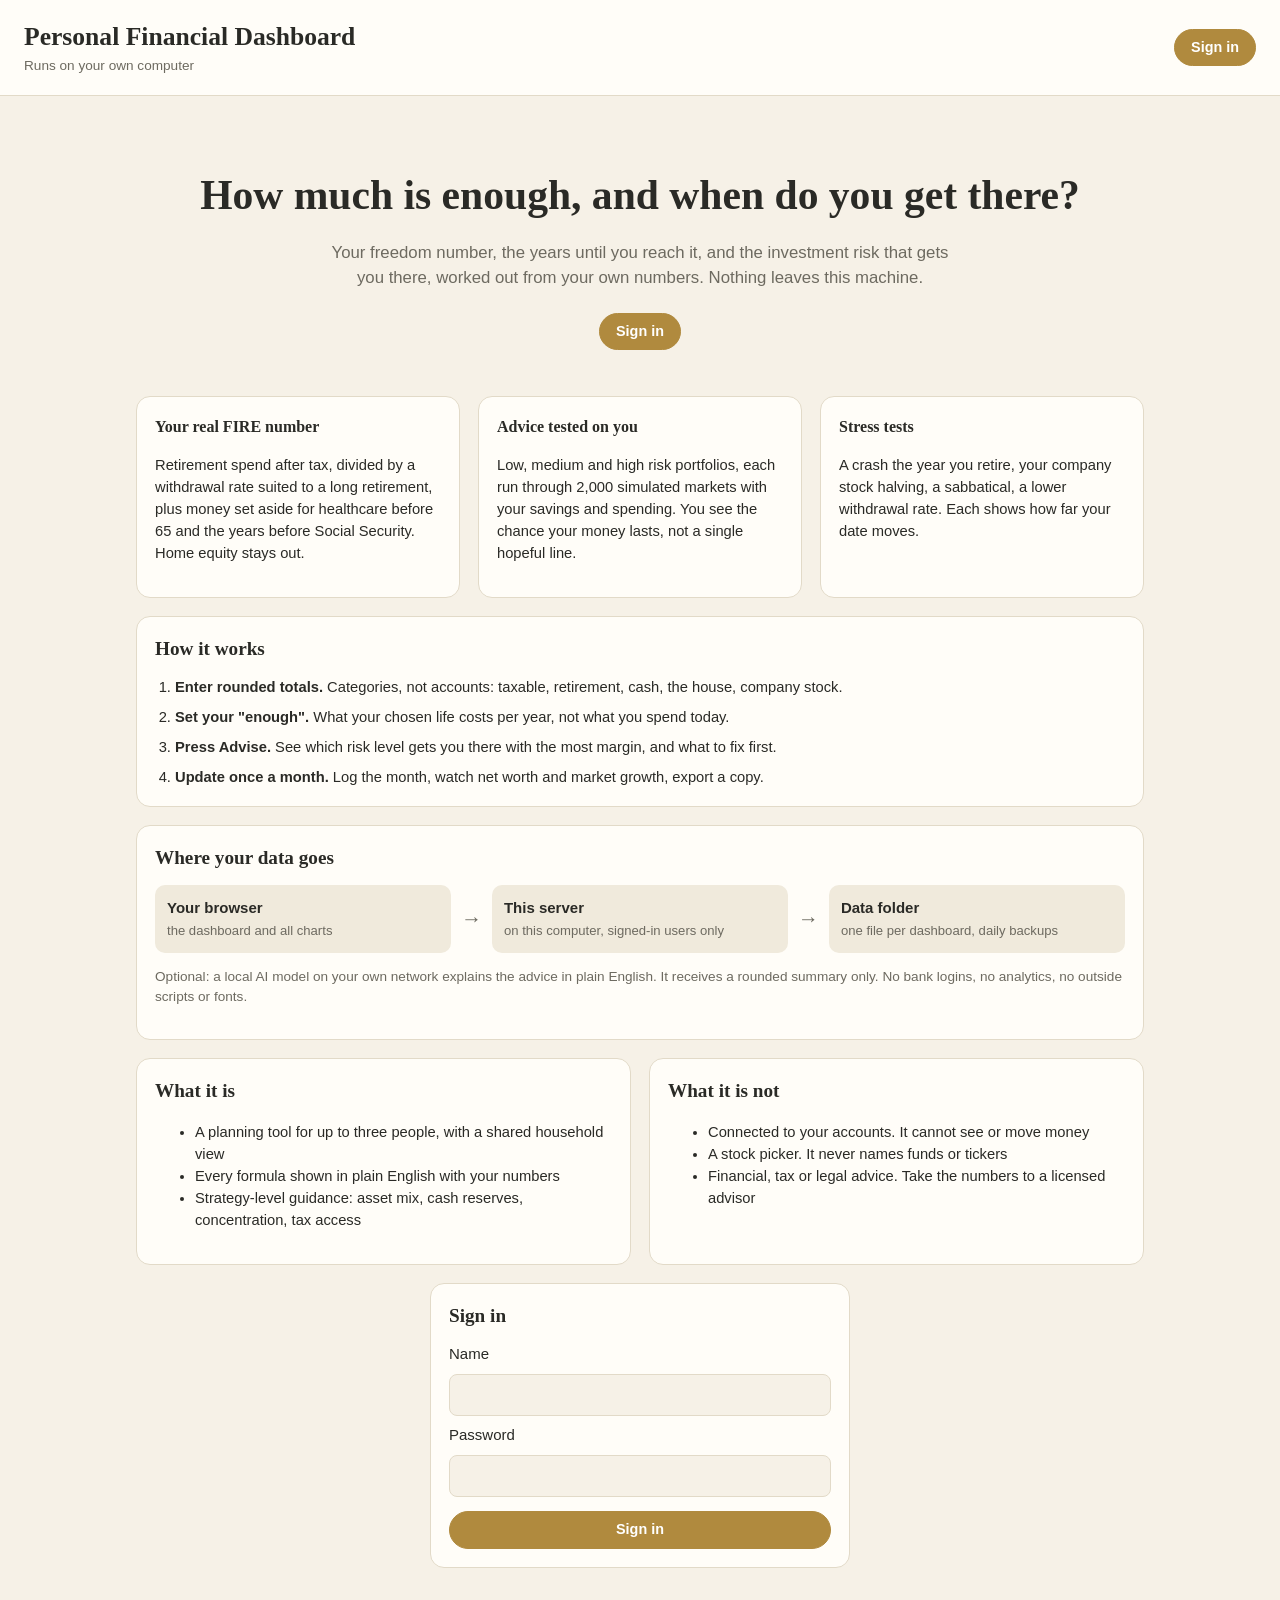
==== static/landing.html @ ba006c1c "Landing page, sign-in for up to 3 people, household dashboard - Landing page with sign-in; /app and " ====
<!doctype html>
<html lang="en">
<head>
  <meta charset="utf-8">
  <meta name="viewport" content="width=device-width, initial-scale=1">
  <title>Personal Financial Dashboard</title>
  <link rel="stylesheet" href="/static/styles.css">
  <script type="module" src="/static/landing.js"></script>
</head>
<body class="landing">
  <header class="top">
    <div>
      <h1>Personal Financial Dashboard</h1>
      <div class="muted small">Runs on your own computer</div>
    </div>
    <div class="actions"><a class="btn primary" href="#signin">Sign in</a></div>
  </header>

  <main>
    <section class="hero">
      <h2>How much is enough, and when do you get there?</h2>
      <p>Your freedom number, the years until you reach it, and the investment risk that gets you there,
        worked out from your own numbers. Nothing leaves this machine.</p>
      <a class="btn primary" href="#signin">Sign in</a>
    </section>

    <section class="grid-3 features">
      <div class="card">
        <h3>Your real FIRE number</h3>
        <p>Retirement spend after tax, divided by a withdrawal rate suited to a long retirement, plus money set aside
          for healthcare before 65 and the years before Social Security. Home equity stays out.</p>
      </div>
      <div class="card">
        <h3>Advice tested on you</h3>
        <p>Low, medium and high risk portfolios, each run through 2,000 simulated markets with your savings and spending.
          You see the chance your money lasts, not a single hopeful line.</p>
      </div>
      <div class="card">
        <h3>Stress tests</h3>
        <p>A crash the year you retire, your company stock halving, a sabbatical, a lower withdrawal rate.
          Each shows how far your date moves.</p>
      </div>
    </section>

    <section class="card">
      <h2>How it works</h2>
      <ol class="steps">
        <li><b>Enter rounded totals.</b> Categories, not accounts: taxable, retirement, cash, the house, company stock.</li>
        <li><b>Set your "enough".</b> What your chosen life costs per year, not what you spend today.</li>
        <li><b>Press Advise.</b> See which risk level gets you there with the most margin, and what to fix first.</li>
        <li><b>Update once a month.</b> Log the month, watch net worth and market growth, export a copy.</li>
      </ol>
    </section>

    <section class="card">
      <h2>Where your data goes</h2>
      <div class="flow">
        <div class="node"><b>Your browser</b><span>the dashboard and all charts</span></div>
        <div class="arrow">→</div>
        <div class="node"><b>This server</b><span>on this computer, signed-in users only</span></div>
        <div class="arrow">→</div>
        <div class="node"><b>Data folder</b><span>one file per dashboard, daily backups</span></div>
      </div>
      <p class="muted small">Optional: a local AI model on your own network explains the advice in plain English.
        It receives a rounded summary only. No bank logins, no analytics, no outside scripts or fonts.</p>
    </section>

    <section class="grid-2">
      <div class="card">
        <h2>What it is</h2>
        <ul>
          <li>A planning tool for up to three people, with a shared household view</li>
          <li>Every formula shown in plain English with your numbers</li>
          <li>Strategy-level guidance: asset mix, cash reserves, concentration, tax access</li>
        </ul>
      </div>
      <div class="card">
        <h2>What it is not</h2>
        <ul>
          <li>Connected to your accounts. It cannot see or move money</li>
          <li>A stock picker. It never names funds or tickers</li>
          <li>Financial, tax or legal advice. Take the numbers to a licensed advisor</li>
        </ul>
      </div>
    </section>

    <section class="card signin" id="signin">
      <h2>Sign in</h2>
      <form id="login-form" autocomplete="on">
        <label for="name">Name</label>
        <input id="name" name="username" autocomplete="username" autocapitalize="none" required>
        <label for="password">Password</label>
        <input id="password" name="password" type="password" autocomplete="current-password" required>
        <button type="submit" class="primary">Sign in</button>
        <p id="login-error" class="error" role="alert" hidden></p>
      </form>
      <div id="setup" hidden>
        <p><b>No one can sign in yet.</b> Whoever looks after this computer adds people (up to three) from a terminal:</p>
        <pre>./run.sh adduser yourname</pre>
        <p class="muted small">Then restart the dashboard. Passwords are stored as one-way hashes in the .env file.</p>
      </div>
    </section>
  </main>
</body>
</html>
---- static/styles.css ----
:root {
  --bg: #f6f1e7;
  --surface: #fffdf8;
  --surface-2: #f0eadc;
  --ink: #2a2a26;
  --muted: #6d6a60;
  --line: #e2dac8;
  --sage: #5f8467;
  --sage-soft: #dfe9df;
  --gold: #b08a3e;
  --gold-soft: #f2e6c9;
  --slate: #4c6a88;
  --amber: #a8701c;
  --red: #a2392c;
  --tier-low: var(--sage);
  --tier-medium: var(--gold);
  --tier-high: var(--slate);
  --serif: "Iowan Old Style", "Palatino Linotype", Palatino, Georgia, serif;
  --sans: -apple-system, BlinkMacSystemFont, "Segoe UI", Roboto, sans-serif;
  --radius: 14px;
  color-scheme: light;
}

@media (prefers-color-scheme: dark) {
  :root:not([data-theme="light"]) {
    --bg: #1c1d1a; --surface: #252722; --surface-2: #2e302a; --ink: #ece7da; --muted: #a9a493;
    --line: #3a3c35; --sage: #8fb595; --sage-soft: #2f3c31; --gold: #d3b06a; --gold-soft: #3d3524;
    --slate: #8eaccb; --amber: #e0a84a; --red: #e07a6a; color-scheme: dark;
  }
}
:root[data-theme="dark"] {
  --bg: #1c1d1a; --surface: #252722; --surface-2: #2e302a; --ink: #ece7da; --muted: #a9a493;
  --line: #3a3c35; --sage: #8fb595; --sage-soft: #2f3c31; --gold: #d3b06a; --gold-soft: #3d3524;
  --slate: #8eaccb; --amber: #e0a84a; --red: #e07a6a; color-scheme: dark;
}

* { box-sizing: border-box; }
body {
  margin: 0; background: var(--bg); color: var(--ink);
  font: 15px/1.5 var(--sans);
}
h1, h2, h3 { font-family: var(--serif); font-weight: 600; margin: 0; }
h1 { font-size: 1.6rem; }
h2 { font-size: 1.2rem; margin-bottom: 12px; }
h3 { font-size: 1rem; }
.muted { color: var(--muted); }
.small { font-size: 0.85rem; }
.num { font-variant-numeric: tabular-nums; }

header.top {
  display: flex; flex-wrap: wrap; gap: 12px; align-items: center; justify-content: space-between;
  padding: 18px 24px; border-bottom: 1px solid var(--line); background: var(--surface);
  position: sticky; top: 0; z-index: 5;
}
header.top .actions { display: flex; flex-wrap: wrap; gap: 8px; align-items: center; }
#save-status { font-size: 0.85rem; color: var(--muted); min-width: 9em; text-align: right; }
.tabs { display: flex; gap: 4px; flex-wrap: wrap; }
.tabs button { border-radius: 999px; padding: 6px 14px; }
.tabs button.on { background: var(--sage); border-color: var(--sage); color: #fff; font-weight: 600; }
#household-note { background: var(--sage-soft); border-color: var(--sage); display: grid; gap: 4px; }
#household-note[hidden] { display: none; }
#save-status.error { color: var(--red); }

main { max-width: 1240px; margin: 0 auto; padding: 20px 16px 60px; display: grid; grid-template-columns: minmax(0, 1fr); gap: 18px; }
main > *, .grid-2 > *, .grid-3 > *, .kpis > * { min-width: 0; }

.banner {
  background: var(--gold-soft); border: 1px solid var(--gold); border-radius: var(--radius);
  padding: 10px 16px; font-size: 0.9rem;
}

button, .btn {
  font: inherit; font-size: 0.9rem; border-radius: 999px; padding: 7px 16px; cursor: pointer;
  border: 1px solid var(--line); background: var(--surface); color: var(--ink);
}
button:hover { border-color: var(--muted); }
button.primary { background: var(--gold); border-color: var(--gold); color: #fff; font-weight: 600; }
button.primary:hover { filter: brightness(1.05); }
button.link { border: none; background: none; padding: 2px 6px; color: var(--muted); }
button:disabled { opacity: 0.5; cursor: default; }

.card {
  background: var(--surface); border: 1px solid var(--line); border-radius: var(--radius); padding: 18px;
}

.kpis { display: grid; grid-template-columns: repeat(5, minmax(0, 1fr)); gap: 14px; }
.kpi .label { font-size: 0.8rem; color: var(--muted); text-transform: uppercase; letter-spacing: 0.04em; }
.kpi .value { font-family: var(--serif); font-size: 1.7rem; margin: 4px 0 2px; }
.kpi .sub { font-size: 0.85rem; color: var(--muted); }
.kpi.progress { display: flex; gap: 12px; align-items: center; }
.up { color: var(--sage); }
.down { color: var(--red); }

.grid-2 { display: grid; grid-template-columns: repeat(2, minmax(0, 1fr)); gap: 18px; }
.grid-3 { display: grid; grid-template-columns: repeat(3, minmax(0, 1fr)); gap: 18px; }

/* Milestone bar */
.ladder { position: relative; height: 16px; background: var(--surface-2); border-radius: 999px; margin: 46px 0 46px; }
.ladder .fill { position: absolute; inset: 0 auto 0 0; background: linear-gradient(90deg, var(--sage), var(--gold)); border-radius: 999px; }
.ladder .tick { position: absolute; top: -6px; bottom: -6px; width: 2px; background: var(--line); }
.ladder .tick span { position: absolute; top: 26px; left: 50%; transform: translateX(-50%); font-size: 0.75rem; color: var(--muted); white-space: nowrap; }
.ladder .tick.named { background: var(--ink); }
.ladder .tick.named span { top: -24px; color: var(--ink); font-weight: 600; }
.ladder .you { position: absolute; top: -10px; width: 4px; height: 36px; background: var(--red); border-radius: 2px; }
.ladder .tick.end span, .ladder .you.end span { left: auto; right: 0; transform: none; }
.ladder .tick.start span, .ladder .you.start span { left: 0; transform: none; }
.ladder .you span { position: absolute; top: 40px; left: 50%; transform: translateX(-50%); font-size: 0.78rem; font-weight: 700; color: var(--red); white-space: nowrap; }

/* Forms */
fieldset { border: none; padding: 0; margin: 0; display: grid; gap: 10px; }
legend { font-family: var(--serif); font-weight: 600; margin-bottom: 8px; padding: 0; }
.field { display: grid; grid-template-columns: 1fr 140px; gap: 10px; align-items: center; font-size: 0.9rem; }
.field input[type="number"], .field input[type="text"], .field input[type="month"] {
  width: 100%; font: inherit; padding: 6px 8px; border-radius: 8px; border: 1px solid var(--line);
  background: var(--bg); color: var(--ink); text-align: right;
}
.field input[type="text"] { text-align: left; }
.field.check { grid-template-columns: 1fr auto; }
.field .hint { display: block; font-size: 0.75rem; color: var(--muted); }
input:focus-visible, button:focus-visible { outline: 2px solid var(--gold); outline-offset: 1px; }

.toggle { display: inline-flex; border: 1px solid var(--line); border-radius: 999px; overflow: hidden; }
.toggle button { border: none; border-radius: 0; padding: 4px 12px; }
.toggle button.on { background: var(--sage); color: #fff; }

/* Tables */
.table-wrap { overflow-x: auto; }
table { width: 100%; border-collapse: collapse; font-size: 0.88rem; }
th, td { padding: 7px 8px; border-bottom: 1px solid var(--line); text-align: right; white-space: nowrap; }
th:first-child, td:first-child { text-align: left; }
th { font-weight: 600; color: var(--muted); font-size: 0.78rem; text-transform: uppercase; letter-spacing: 0.03em; }
td.note { white-space: normal; text-align: left; color: var(--muted); }

/* Metrics list */
.metrics { display: grid; gap: 8px; }
.metric { display: flex; justify-content: space-between; gap: 12px; border-bottom: 1px dashed var(--line); padding-bottom: 6px; }
.metric b { font-variant-numeric: tabular-nums; }

/* Sliders */
.slider { display: grid; gap: 4px; }
.slider label { display: flex; justify-content: space-between; font-size: 0.9rem; }
.slider input { width: 100%; accent-color: var(--sage); }
.compare { display: grid; grid-template-columns: repeat(3, 1fr); gap: 10px; margin-top: 14px; text-align: center; }
.compare div { background: var(--surface-2); border-radius: 10px; padding: 10px; }
.compare b { display: block; font-family: var(--serif); font-size: 1.3rem; }

/* Charts */
svg text { fill: var(--muted); font: 11px var(--sans); }
svg .axis { stroke: var(--line); }
.legend { display: flex; flex-wrap: wrap; gap: 14px; font-size: 0.82rem; margin-top: 8px; }
.legend i { display: inline-block; width: 12px; height: 3px; vertical-align: middle; margin-right: 6px; border-radius: 2px; }
.legend i.box { height: 12px; width: 12px; border-radius: 3px; }

.donut-row { display: grid; grid-template-columns: 200px 1fr; gap: 16px; align-items: center; }
.alloc-row { display: grid; grid-template-columns: 14px 1fr 70px 50px; gap: 8px; align-items: center; font-size: 0.88rem; }
.alloc-row input { width: 100%; font: inherit; padding: 3px 6px; border-radius: 6px; border: 1px solid var(--line); background: var(--bg); color: var(--ink); text-align: right; }
.alloc-row .tgt { color: var(--muted); text-align: right; }

/* Advice panel */
.overlay { position: fixed; inset: 0; background: rgba(20, 20, 18, 0.45); z-index: 20; display: none; }
.overlay.open { display: block; }
.drawer {
  position: fixed; top: 0; right: 0; bottom: 0; width: min(920px, 100%); background: var(--bg);
  z-index: 21; overflow-y: auto; transform: translateX(100%); transition: transform 0.25s ease;
  border-left: 1px solid var(--line);
}
.drawer.open { transform: none; }
.drawer header { display: flex; justify-content: space-between; align-items: center; padding: 18px 22px; border-bottom: 1px solid var(--line); background: var(--surface); position: sticky; top: 0; }
.drawer .body { padding: 18px 22px 40px; display: grid; gap: 18px; }
.tier { border-top: 5px solid var(--line); position: relative; }
.tier.low { border-top-color: var(--tier-low); }
.tier.medium { border-top-color: var(--tier-medium); }
.tier.high { border-top-color: var(--tier-high); }
.tier .badges { display: flex; gap: 6px; flex-wrap: wrap; margin: 6px 0 10px; }
.badge { font-size: 0.72rem; padding: 2px 8px; border-radius: 999px; background: var(--surface-2); color: var(--muted); }
.badge.rec { background: var(--sage); color: #fff; }
.badge.cur { background: var(--gold-soft); color: var(--ink); }
.tier .stats { display: grid; grid-template-columns: 1fr 1fr; gap: 6px 10px; font-size: 0.85rem; margin: 10px 0; }
.tier .stats b { display: block; font-family: var(--serif); font-size: 1.1rem; }
.tier ul { padding-left: 18px; margin: 8px 0; font-size: 0.86rem; }
.tier li { margin-bottom: 5px; }
.mixbar { display: flex; height: 10px; border-radius: 999px; overflow: hidden; margin: 8px 0; }

.flags { display: grid; gap: 10px; }
.flag { border-left: 4px solid var(--line); background: var(--surface); border-radius: 8px; padding: 10px 14px; font-size: 0.88rem; }
.flag b { display: block; margin-bottom: 2px; }
.flag.high { border-left-color: var(--red); }
.flag.warn { border-left-color: var(--amber); }
.flag.info { border-left-color: var(--slate); }
.flag.ok { border-left-color: var(--sage); }
.llm-out { white-space: pre-wrap; font-size: 0.92rem; background: var(--surface); border: 1px solid var(--line); border-radius: 10px; padding: 14px; }
.llm-out.error { color: var(--red); }

.assumptions p { margin: 0 0 10px; font-size: 0.9rem; }
.assumptions code { background: var(--surface-2); padding: 1px 5px; border-radius: 4px; font-size: 0.85em; }
.disclaimer { font-size: 0.82rem; color: var(--muted); border-top: 1px solid var(--line); padding-top: 10px; }

@media (max-width: 1000px) {
  .kpis { grid-template-columns: repeat(2, minmax(0, 1fr)); }
  .grid-3 { grid-template-columns: 1fr; }
}
@media (max-width: 720px) {
  header.top { padding: 12px 16px; position: static; }
  .kpis, .grid-2 { grid-template-columns: 1fr; }
  .donut-row { grid-template-columns: 1fr; justify-items: center; }
  .field { grid-template-columns: 1fr 120px; }
}

/* Landing page */
a.btn { text-decoration: none; display: inline-block; }
a.btn.primary { background: var(--gold); border-color: var(--gold); color: #fff; font-weight: 600; }
.landing main { max-width: 1040px; }
.hero { text-align: center; padding: 48px 16px 28px; }
.hero h2 { font-size: clamp(1.7rem, 4vw, 2.6rem); margin-bottom: 14px; }
.hero p { max-width: 640px; margin: 0 auto 22px; color: var(--muted); font-size: 1.05rem; }
.features h3 { margin-bottom: 6px; }
.features p, .landing li { font-size: 0.92rem; }
.steps { margin: 0; padding-left: 20px; display: grid; gap: 8px; }
.flow { display: flex; align-items: stretch; gap: 10px; flex-wrap: wrap; margin-bottom: 10px; }
.flow .node { flex: 1 1 180px; background: var(--surface-2); border-radius: 10px; padding: 12px; display: grid; gap: 2px; }
.flow .node span { font-size: 0.82rem; color: var(--muted); }
.flow .arrow { align-self: center; color: var(--muted); font-size: 1.3rem; }
.signin { max-width: 420px; width: 100%; justify-self: center; }
.signin form { display: grid; gap: 8px; }
.signin input { font: inherit; padding: 9px 10px; border-radius: 8px; border: 1px solid var(--line); background: var(--bg); color: var(--ink); }
.signin button { margin-top: 6px; }
.signin .error { color: var(--red); margin: 4px 0 0; font-size: 0.9rem; }
.signin pre { background: var(--surface-2); padding: 10px; border-radius: 8px; overflow-x: auto; }
@media (max-width: 720px) { .flow .arrow { display: none; } }
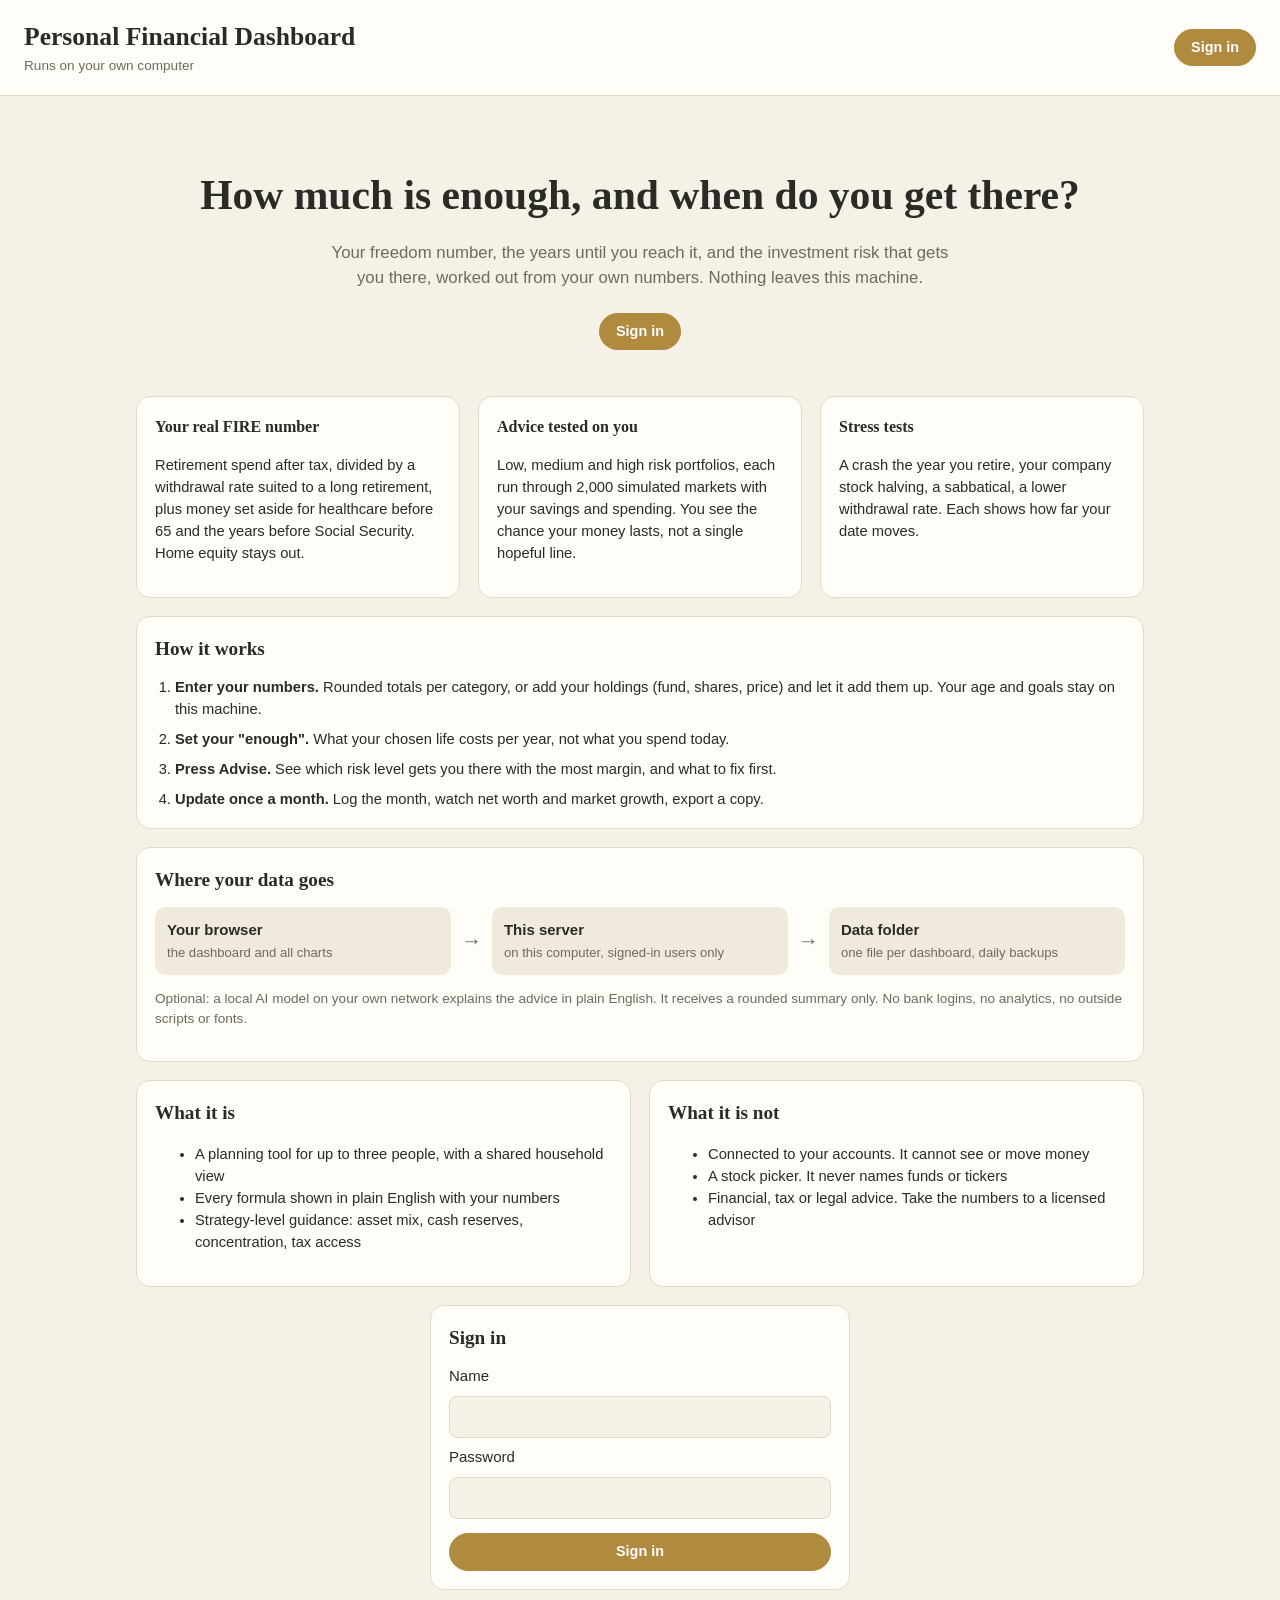
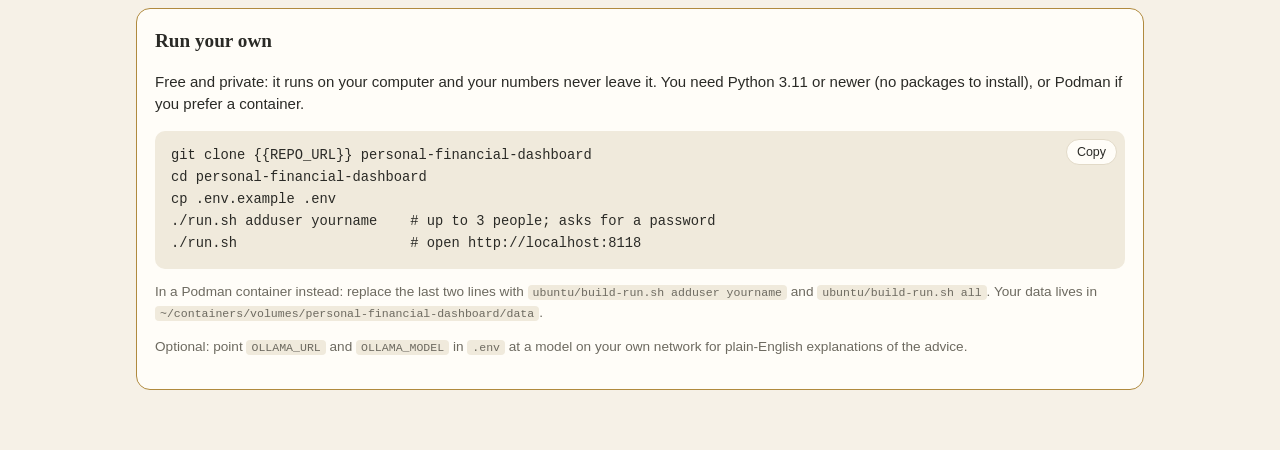
==== commit cadbb56f: "Demo mode, holdings table, Run-your-own box - No users in .env: demo/demo login shown on the landing" ====
--- a/static/landing.html
+++ b/static/landing.html
@@ -45,7 +45,7 @@
     <section class="card">
       <h2>How it works</h2>
       <ol class="steps">
-        <li><b>Enter rounded totals.</b> Categories, not accounts: taxable, retirement, cash, the house, company stock.</li>
+        <li><b>Enter your numbers.</b> Rounded totals per category, or add your holdings (fund, shares, price) and let it add them up. Your age and goals stay on this machine.</li>
         <li><b>Set your "enough".</b> What your chosen life costs per year, not what you spend today.</li>
         <li><b>Press Advise.</b> See which risk level gets you there with the most margin, and what to fix first.</li>
         <li><b>Update once a month.</b> Log the month, watch net worth and market growth, export a copy.</li>
@@ -86,6 +86,11 @@
 
     <section class="card signin" id="signin">
       <h2>Sign in</h2>
+      <div id="demo-hint" class="demo-hint" hidden>
+        <b>Demo login: demo / demo</b>
+        <span>Sample numbers to explore. Add yourself with <code>./run.sh adduser yourname</code>
+          and demo login turns off.</span>
+      </div>
       <form id="login-form" autocomplete="on">
         <label for="name">Name</label>
         <input id="name" name="username" autocomplete="username" autocapitalize="none" required>
@@ -94,11 +99,25 @@
         <button type="submit" class="primary">Sign in</button>
         <p id="login-error" class="error" role="alert" hidden></p>
       </form>
-      <div id="setup" hidden>
-        <p><b>No one can sign in yet.</b> Whoever looks after this computer adds people (up to three) from a terminal:</p>
-        <pre>./run.sh adduser yourname</pre>
-        <p class="muted small">Then restart the dashboard. Passwords are stored as one-way hashes in the .env file.</p>
+    </section>
+
+    <section class="card run-own">
+      <h2>Run your own</h2>
+      <p>Free and private: it runs on your computer and your numbers never leave it.
+        You need Python 3.11 or newer (no packages to install), or Podman if you prefer a container.</p>
+      <div class="code-block">
+        <button type="button" class="copy" data-copy="run-local">Copy</button>
+        <pre id="run-local">git clone {{REPO_URL}} personal-financial-dashboard
+cd personal-financial-dashboard
+cp .env.example .env
+./run.sh adduser yourname    # up to 3 people; asks for a password
+./run.sh                     # open http://localhost:8118</pre>
       </div>
+      <p class="muted small">In a Podman container instead: replace the last two lines with
+        <code>ubuntu/build-run.sh adduser yourname</code> and <code>ubuntu/build-run.sh all</code>.
+        Your data lives in <code>~/containers/volumes/personal-financial-dashboard/data</code>.</p>
+      <p class="muted small">Optional: point <code>OLLAMA_URL</code> and <code>OLLAMA_MODEL</code> in <code>.env</code>
+        at a model on your own network for plain-English explanations of the advice.</p>
     </section>
   </main>
 </body>
--- a/static/styles.css
+++ b/static/styles.css
@@ -35,6 +35,8 @@
 }
 
 * { box-sizing: border-box; }
+/* `hidden` must win over any display rule below. */
+[hidden] { display: none !important; }
 body {
   margin: 0; background: var(--bg); color: var(--ink);
   font: 15px/1.5 var(--sans);
@@ -58,7 +60,6 @@
 .tabs button { border-radius: 999px; padding: 6px 14px; }
 .tabs button.on { background: var(--sage); border-color: var(--sage); color: #fff; font-weight: 600; }
 #household-note { background: var(--sage-soft); border-color: var(--sage); display: grid; gap: 4px; }
-#household-note[hidden] { display: none; }
 #save-status.error { color: var(--red); }
 
 main { max-width: 1240px; margin: 0 auto; padding: 20px 16px 60px; display: grid; grid-template-columns: minmax(0, 1fr); gap: 18px; }
@@ -227,3 +228,20 @@
 .signin .error { color: var(--red); margin: 4px 0 0; font-size: 0.9rem; }
 .signin pre { background: var(--surface-2); padding: 10px; border-radius: 8px; overflow-x: auto; }
 @media (max-width: 720px) { .flow .arrow { display: none; } }
+.run-own { border-color: var(--gold); }
+.run-own code { background: var(--surface-2); padding: 1px 5px; border-radius: 4px; font-size: 0.85em; }
+.code-block { position: relative; margin: 12px 0; }
+.code-block pre { background: var(--surface-2); padding: 14px 16px; border-radius: 10px; overflow-x: auto; margin: 0; font-size: 0.86rem; line-height: 1.6; }
+.code-block .copy { position: absolute; top: 8px; right: 8px; padding: 3px 10px; font-size: 0.78rem; }
+.demo-hint { display: grid; gap: 4px; background: var(--gold-soft); border: 1px solid var(--gold); border-radius: 10px; padding: 10px 12px; margin-bottom: 12px; font-size: 0.88rem; }
+.demo-hint code { background: var(--surface-2); padding: 1px 5px; border-radius: 4px; font-size: 0.85em; }
+
+/* Holdings table */
+table.holdings td { padding: 4px 4px; }
+table.holdings input, table.holdings select {
+  font: inherit; font-size: 0.85rem; padding: 4px 6px; border-radius: 6px; border: 1px solid var(--line);
+  background: var(--bg); color: var(--ink); width: 100%; min-width: 80px;
+}
+table.holdings input[type="number"] { text-align: right; min-width: 90px; }
+table.holdings input[data-field="name"] { min-width: 130px; }
+.field input:disabled, .alloc-row input:disabled { opacity: 0.75; border-style: dashed; }
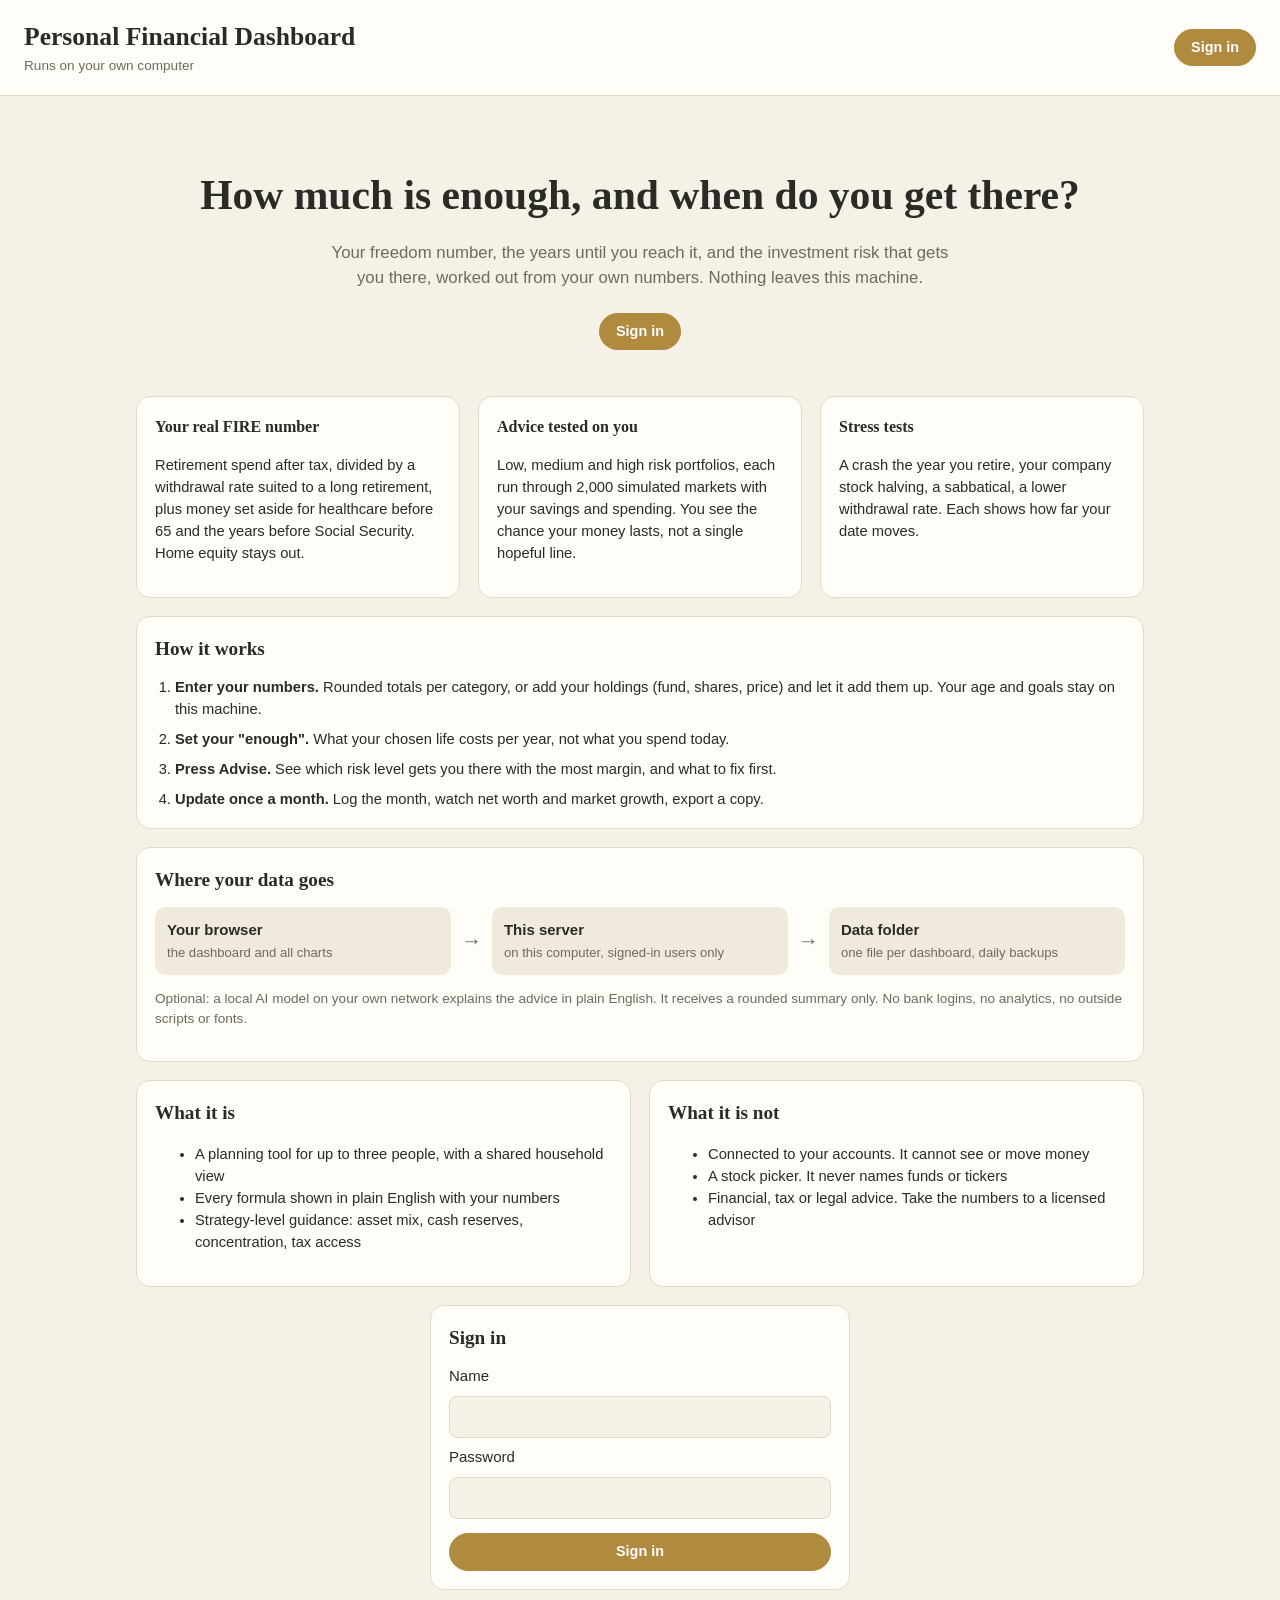
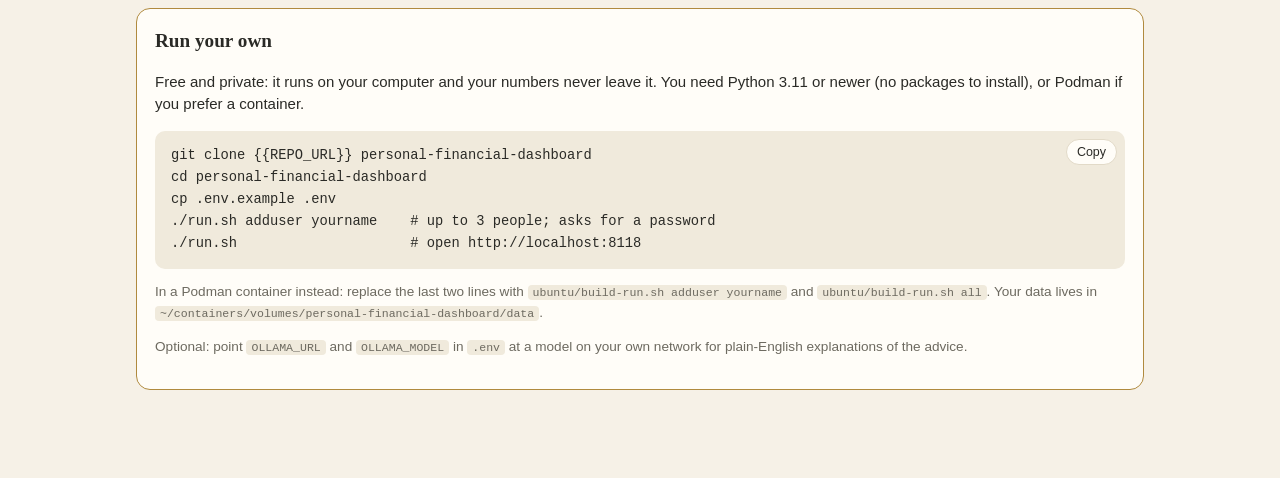
==== commit 6ee63e08: "Version 1.0.0 in the footer (Newswatch pattern) VERSION file; build_info() gives version, the commit" ====
--- a/static/landing.html
+++ b/static/landing.html
@@ -120,5 +120,7 @@
         at a model on your own network for plain-English explanations of the advice.</p>
     </section>
   </main>
+
+  <footer class="site-footer" id="version" aria-label="Version"></footer>
 </body>
 </html>
--- a/static/styles.css
+++ b/static/styles.css
@@ -245,3 +245,6 @@
 table.holdings input[type="number"] { text-align: right; min-width: 90px; }
 table.holdings input[data-field="name"] { min-width: 130px; }
 .field input:disabled, .alloc-row input:disabled { opacity: 0.75; border-style: dashed; }
+button.armed { border-color: var(--red); color: var(--red); font-weight: 600; }
+.field .hint.fix-note { color: var(--amber); font-weight: 600; }
+.site-footer { text-align: center; color: var(--muted); font-size: 0.78rem; padding: 0 16px 28px; }
